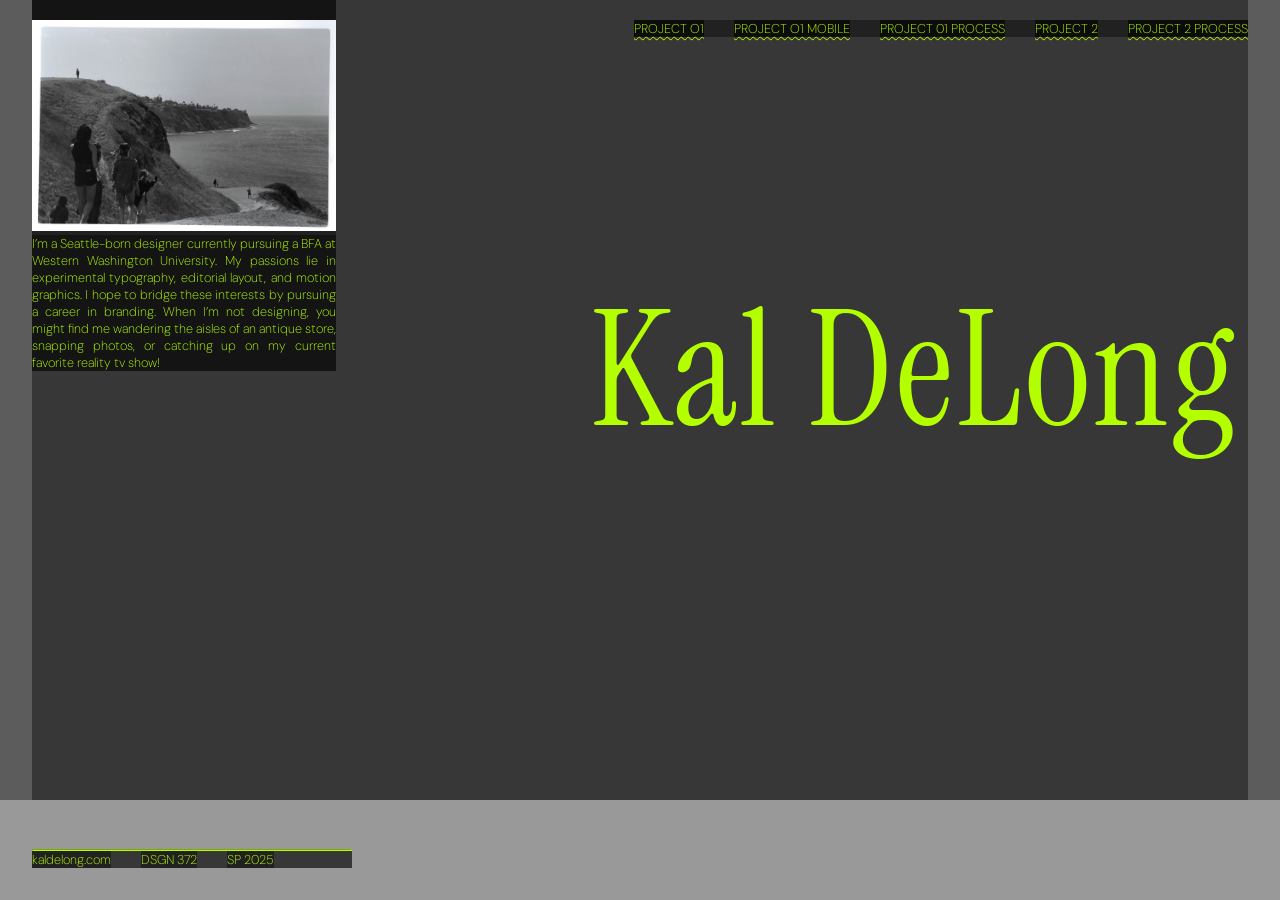
==== index.html @ 003c0c4b "Update index.html" ====
<!---->

<!DOCTYPE html>
<html lang="en">
    <head>
        <link href="stylesheet.css" type="text/css" rel="stylesheet">
        <link rel="preconnect" href="https://fonts.googleapis.com">
        <link rel="preconnect" href="https://fonts.gstatic.com" crossorigin>
        <link href="https://fonts.googleapis.com/css2?family=DM+Sans:ital,opsz,wght@0,9..40,100..1000;1,9..40,100..1000&display=swap" rel="stylesheet">
        <link href="https://fonts.googleapis.com/css2?family=Scope+One&display=swap" rel="stylesheet">
        <link href="https://fonts.googleapis.com/css2?family=Instrument+Serif:ital@0;1&family=Scope+One&display=swap" rel="stylesheet">
        <meta charset="UTF-8"> 
        <meta name="viewport" content="width=device-width, initial-scale=1.0">
        <title>Kal DeLong</title>
    </head>
    
    <body>
        <div id="wrapper">
            <div class = "relative">
                <ul id="mainNav">
                    <li><a href="https://www.figma.com/proto/BQN6bwV8DTfKlwvpPq33ed/WMRF-Redesign?node-id=28-844&starting-point-node-id=28%3A844&t=xDJqT4d52KNDaQeq-1">PROJECT O1</a></li> 
                    <li><a href="https://www.figma.com/proto/9Jy0hnOOOkxybHtymAqXyv/WMRF-Redesign-Mobile?node-id=117-1219&p=f&t=nov5M8dQpvopD4fB-1&scaling=scale-down&content-scaling=fixed&page-id=27%3A51&starting-point-node-id=117%3A1219">PROJECT O1 MOBILE</a></li>  
                    <li><a href="https://acrobat.adobe.com/id/urn:aaid:sc:VA6C2:55281421-f19f-48a8-a69b-687eef294e9c">PROJECT 01 PROCESS</a></li>
                    <li><a href="#">PROJECT 2</a></li> 
                    <li><a href="#">PROJECT 2 PROCESS</a></li>
                </ul>
            </div>


            <div class = "bodyText col-1 relative green">
                <img src="img/IMG_8793.JPG" id="photo">
                <p id="bioText">I’m a Seattle-born designer currently pursuing a BFA at Western Washington University. My passions lie in experimental typography, editorial layout, and motion graphics. I hope to bridge these interests by pursuing a career in branding. When I’m not designing, you might find me wandering the aisles of an antique store, snapping photos, or catching up on my current favorite reality tv show!</p>
            </div>


            <h1>Kal DeLong</h1>
            
            <div class = "footer col-1 fixed green">
                <hr>
                <ul id="footer">
                    <li>kaldelong.com</li>
                    <li>DSGN 372</li> 
                    <li>SP 2025</li>
                </ul>
            </div>

        </div>
        </footer>
    
    </body>

</html>
---- stylesheet.css ----
/*  UNIVERSAL  */
* {
    margin:0; padding:0;
    background-image: url("img/Texturelabs_Paper_243XL.jpg");
    background-size:cover;
    background-repeat:inherit;
    background-color: rgba(0,0,0,0.4);
    background-blend-mode: darken;
}

#wrapper {height: 50em; width: 95%; margin:auto;}


/*  COLOR  */
.green {color: #b3ff00;}
.black {color: #000000}
.white {color: #ffffff}


/*  COLUMN  */
.col-1 {width: 25%;}
.col-2 {width: 50%}


/*  POSITION  */
.relative{
    position:relative;
}

.sticky{
    position:sticky;
    bottom: 0;
    left: 0;
    float:none;
}

.fixed{
    position:fixed;
    bottom: 2em;
}

.absolute{
    position: absolute;
    top: 0;
    left: 0;
}

.clear-left{
    clear:left;
}

ul#mainNav, li#mainNav {
    display:flex;
    list-style-type: none;
    gap: 30px;
    font-family: "DM Sans", sans-serif;
    font-weight: 200;
    font-style: normal;
    font-size: .8em;
    padding:0;
    margin-top:20px;
    margin-bottom: 50px;
    float: right;
    
    a:link { 
        color: #b3ff00; 
        text-decoration: underline wavy;
        text-underline-offset: 3px;
        text-decoration-thickness: 0.06em;
    } 
    a:visited { 
        color: white; 
        text-decoration: underline wavy;
        text-underline-offset: 3px;
        text-decoration-thickness: 0.06em;
    }
    a:hover { 
        color: white; 
        text-decoration: underline wavy;
        text-underline-offset: 3px;
        text-decoration-thickness: 0.06em;
    }
}

ul#footer, li#footer {
    text-align: right;
    display:flex;
    gap: 30px;
    list-style-type: none;
    font-family: "DM Sans", sans-serif;
    font-weight: 200;
    font-style: normal;
    font-size: .8em;
}

footer {
    font-family: "DM Sans", sans-serif;
    font-weight: 200;
    font-style: normal;
    font-size: .8em;
}

img#photo{
    width: 100%;
    height: auto;
    padding-top:20px;
}

h1{
    font-family: "Instrument Serif", serif;
    font-weight: 400;
    font-style: normal;
    font-size: 10em;
    color: #b3ff00;
    text-align: right;
    padding-top: 0px;
    padding-right:10px;
    line-height: 0%;
    letter-spacing: 3px;
    text-transform: capitalize;
}

h2{
    font-family: "DM Sans", sans-serif;
    font-size: 1em;
    font-weight: 800;
    font-style: normal;
    color: #ffffff;
    line-height: 50%;
}

p{
    font-family: "DM Sans", sans-serif;
    font-weight: 200;
    font-style: normal;
    font-size: .8em;
    text-align: justify;
}

hr {
    border-color: #b3ff00;
}
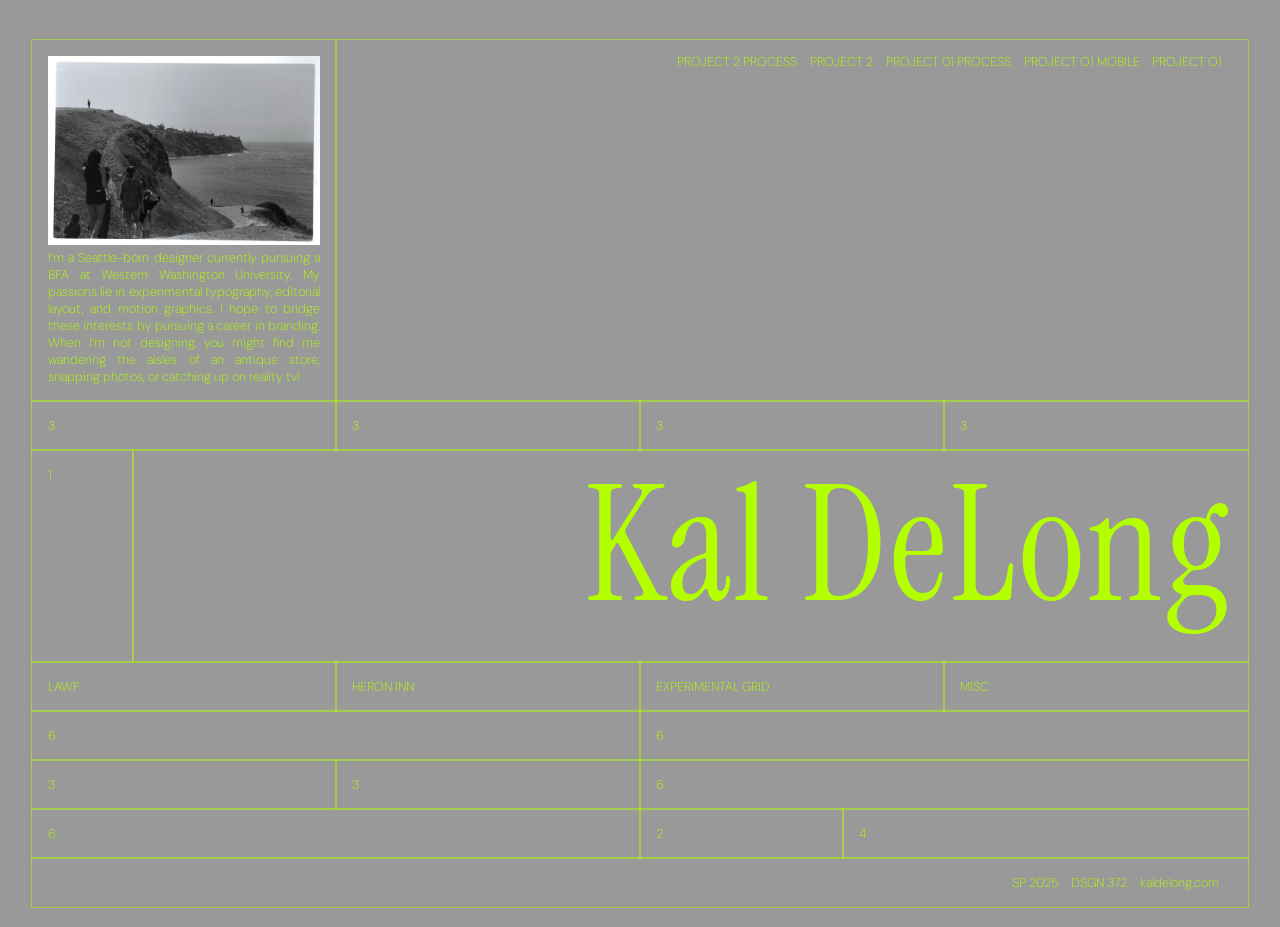
==== commit db1542db: "update" ====
--- a/index.html
+++ b/index.html
@@ -16,36 +16,111 @@
     
     <body>
         <div id="wrapper">
-            <div class = "relative">
-                <ul id="mainNav">
-                    <li><a href="https://www.figma.com/proto/BQN6bwV8DTfKlwvpPq33ed/WMRF-Redesign?node-id=28-844&starting-point-node-id=28%3A844&t=xDJqT4d52KNDaQeq-1">PROJECT O1</a></li> 
-                    <li><a href="https://www.figma.com/proto/9Jy0hnOOOkxybHtymAqXyv/WMRF-Redesign-Mobile?node-id=117-1219&p=f&t=nov5M8dQpvopD4fB-1&scaling=scale-down&content-scaling=fixed&page-id=27%3A51&starting-point-node-id=117%3A1219">PROJECT O1 MOBILE</a></li>  
-                    <li><a href="https://acrobat.adobe.com/id/urn:aaid:sc:VA6C2:55281421-f19f-48a8-a69b-687eef294e9c">PROJECT 01 PROCESS</a></li>
-                    <li><a href="#">PROJECT 2</a></li> 
-                    <li><a href="#">PROJECT 2 PROCESS</a></li>
-                </ul>
+            <div class="row">
+                    <div class = "columns col-3">
+                            <img src="img/IMG_8793.JPG">
+                            <p>I’m a Seattle-born designer currently pursuing a BFA at Western Washington University. My passions lie in experimental typography, editorial layout, and motion graphics. I hope to bridge these interests by pursuing a career in branding. When I’m not designing, you might find me wandering the aisles of an antique store, snapping photos, or catching up on reality tv!</p>
+                    </div>
+                <nav class = "columns col-9">
+                    <ul id="mainNav">
+                        <li><a href="https://www.figma.com/proto/BQN6bwV8DTfKlwvpPq33ed/WMRF-Redesign?node-id=28-844&starting-point-node-id=28%3A844&t=xDJqT4d52KNDaQeq-1">PROJECT O1</a></li> 
+                        <li><a href="https://www.figma.com/proto/9Jy0hnOOOkxybHtymAqXyv/WMRF-Redesign-Mobile?node-id=117-1219&p=f&t=nov5M8dQpvopD4fB-1&scaling=scale-down&content-scaling=fixed&page-id=27%3A51&starting-point-node-id=117%3A1219">PROJECT O1 MOBILE</a></li>  
+                        <li><a href="https://acrobat.adobe.com/id/urn:aaid:sc:VA6C2:55281421-f19f-48a8-a69b-687eef294e9c">PROJECT 01 PROCESS</a></li>
+                        <li><a href="#">PROJECT 2</a></li> 
+                        <li><a href="#">PROJECT 2 PROCESS</a></li>
+                    </ul>
+                </nav>
             </div>
 
-
-            <div class = "bodyText col-1 relative green">
-                <img src="img/IMG_8793.JPG" id="photo">
-                <p id="bioText">I’m a Seattle-born designer currently pursuing a BFA at Western Washington University. My passions lie in experimental typography, editorial layout, and motion graphics. I hope to bridge these interests by pursuing a career in branding. When I’m not designing, you might find me wandering the aisles of an antique store, snapping photos, or catching up on my current favorite reality tv show!</p>
+            <div class = "row">
+                <div class = "columns col-3">
+                        <p>3</p>
+                </div>
+                <div class = "columns col-3">
+                    <p>3</p>
+                </div>
+                <div class = "columns col-3">
+                    <p>3</p>
+                </div>
+                <div class = "columns col-3">
+                    <p>3</p>
+                </div>
             </div>
 
+            <div class = "row">
+                <div class = "columns col-1">
+                    <p>1</p>
+                </div>
+                <div class = "columns col-11 relative">
+                    <h1 id="name-position">Kal DeLong</h1>
+                </div>
+            </div>
+       
+            <div class = "row">
+                <div class = "columns col-3 center-center">
+                    <p><a href="https://kaldelong.com/design/lawf">LAWF</a></p>
+                </div>
 
-            <h1>Kal DeLong</h1>
-            
-            <div class = "footer col-1 fixed green">
-                <hr>
-                <ul id="footer">
-                    <li>kaldelong.com</li>
-                    <li>DSGN 372</li> 
-                    <li>SP 2025</li>
-                </ul>
+                <div class = "columns col-3 center-center">
+                    <p><a href="https://kaldelong.com/design/heron-inn">HERON INN</a></p>
+                </div>
+
+                <div class = "columns col-3 center-center">
+                    <p><a href="https://kaldelong.com/design/experimental-grids">EXPERIMENTAL GRID</a></p>
+                </div>
+
+                <div class = "columns col-3 center-center">
+                    <p><a href="https://kaldelong.com/miscellaneous">MISC</a></p>
+                </div>
             </div>
 
+            <div class = "row">
+                <div class = "columns col-6">
+                    <p>6</p>
+                </div>
+                <div class = "columns col-6">
+                    <p>6</p>
+                </div>
+            </div>
+
+            <div class = "row">
+                <div class = "columns col-3">
+                    <p>3</p>
+                </div>
+                <div class = "columns col-3">
+                    <p>3</p>
+                </div>
+                <div class = "columns col-6">
+                    <p>6</p>
+                </div>
+            </div>
+
+            <div class = "row">
+                <div class = "columns col-6">
+                        <p>6</p>
+                </div>
+                <div class = "columns col-2">
+                    <p>2</p>
+                </div>
+                <div class = "columns col-4">
+                    <p>4</p>
+                </div>
+            </div>
+
+            <div class="row">
+                <div class="columns col-12">
+                    <footer>
+                        <!--<hr>-->
+                        <ul id="footer">
+                            <li>kaldelong.com</li>
+                            <li>DSGN 372</li> 
+                            <li>SP 2025</li>
+                        </ul>
+                    </footer>
+                </div>
+            </div>
+        
         </div>
-        </footer>
     
     </body>
 
--- a/stylesheet.css
+++ b/stylesheet.css
@@ -1,14 +1,26 @@
+.row {
+    display: flex;
+}
+
+
 /*  UNIVERSAL  */
 * {
     margin:0; padding:0;
+    box-sizing:border-box;
+}
+
+body{
     background-image: url("img/Texturelabs_Paper_243XL.jpg");
     background-size:cover;
     background-repeat:inherit;
     background-color: rgba(0,0,0,0.4);
     background-blend-mode: darken;
+    z-index: -2;
+    padding-top: 40px;
+    padding-bottom:20px;
 }
 
-#wrapper {height: 50em; width: 95%; margin:auto;}
+#wrapper {width: 95%; margin:auto;}
 
 
 /*  COLOR  */
@@ -18,8 +30,25 @@
 
 
 /*  COLUMN  */
-.col-1 {width: 25%;}
-.col-2 {width: 50%}
+
+.columns {
+    float:left;
+    box-shadow:0px 0px 0px 0.5px #b3ff00;
+    padding:1em;
+    
+}
+.col-1 {width: 8.33%;}
+.col-2 {width: 16.66%;}
+.col-3 {width: 25%;}
+.col-4 {width: 33.33%;}
+.col-5 {width: 41.66%;}
+.col-6 {width: 50%;}
+.col-7 {width: 58.33%;}
+.col-8 {width: 66.66%;}
+.col-9 {width: 75%;}
+.col-10 {width: 83.33%;}
+.col-11 {width: 91.66%;}
+.col-12 {width: 100%;}
 
 
 /*  POSITION  */
@@ -36,61 +65,51 @@
 
 .fixed{
     position:fixed;
-    bottom: 2em;
+    top:0;
 }
 
 .absolute{
     position: absolute;
-    top: 0;
-    left: 0;
+    bottom: 0;
+    right: 0;
 }
 
 .clear-left{
     clear:left;
 }
 
-ul#mainNav, li#mainNav {
-    display:flex;
-    list-style-type: none;
-    gap: 30px;
+.center-center{
+    align-items:center;
+    justify-items: center;
+}
+
+
+/*  STYLE   */
+
+nav{
     font-family: "DM Sans", sans-serif;
     font-weight: 200;
     font-style: normal;
     font-size: .8em;
-    padding:0;
-    margin-top:20px;
-    margin-bottom: 50px;
-    float: right;
-    
-    a:link { 
-        color: #b3ff00; 
-        text-decoration: underline wavy;
-        text-underline-offset: 3px;
-        text-decoration-thickness: 0.06em;
-    } 
-    a:visited { 
-        color: white; 
-        text-decoration: underline wavy;
-        text-underline-offset: 3px;
-        text-decoration-thickness: 0.06em;
-    }
-    a:hover { 
-        color: white; 
-        text-decoration: underline wavy;
-        text-underline-offset: 3px;
-        text-decoration-thickness: 0.06em;
-    }
+    color: #b3ff00;
+    z-index: 5;
 }
 
-ul#footer, li#footer {
-    text-align: right;
-    display:flex;
-    gap: 30px;
+ul{
     list-style-type: none;
-    font-family: "DM Sans", sans-serif;
-    font-weight: 200;
-    font-style: normal;
-    font-size: .8em;
+    padding:0;
+}
+
+li{
+    display:inline;
+    float:right;
+    padding-right:1em;
+}
+
+#footer-li{
+    display:inline;
+    float:right;
+    padding-right:1em;
 }
 
 footer {
@@ -98,12 +117,13 @@
     font-weight: 200;
     font-style: normal;
     font-size: .8em;
+    color: #b3ff00;
+    text-align:left;
 }
 
-img#photo{
+img{
     width: 100%;
     height: auto;
-    padding-top:20px;
 }
 
 h1{
@@ -112,12 +132,11 @@
     font-style: normal;
     font-size: 10em;
     color: #b3ff00;
-    text-align: right;
-    padding-top: 0px;
-    padding-right:10px;
-    line-height: 0%;
+    line-height: 100%;
     letter-spacing: 3px;
     text-transform: capitalize;
+    text-align: right;
+    padding-bottom: 0.125em;
 }
 
 h2{
@@ -127,6 +146,7 @@
     font-style: normal;
     color: #ffffff;
     line-height: 50%;
+    color: #b3ff00;
 }
 
 p{
@@ -135,8 +155,31 @@
     font-style: normal;
     font-size: .8em;
     text-align: justify;
+    color: #b3ff00;
 }
 
 hr {
     border-color: #b3ff00;
-}+}
+
+a:link { 
+    color: #b3ff00; 
+    text-decoration: none;
+   /*text-decoration: underline wavy;
+    text-underline-offset: 3px;
+    text-decoration-thickness: 0.06em;*/
+    } 
+a:visited { 
+    color: #b3ff00; 
+    text-decoration: none;
+    /*text-decoration: underline wavy;
+    text-underline-offset: 3px;
+    text-decoration-thickness: 0.06em;*/
+    }
+a:hover { 
+    color: white; 
+    text-decoration: none;
+    /*text-decoration: underline wavy;
+    text-underline-offset: 3px;
+    text-decoration-thickness: 0.06em;*/
+    }
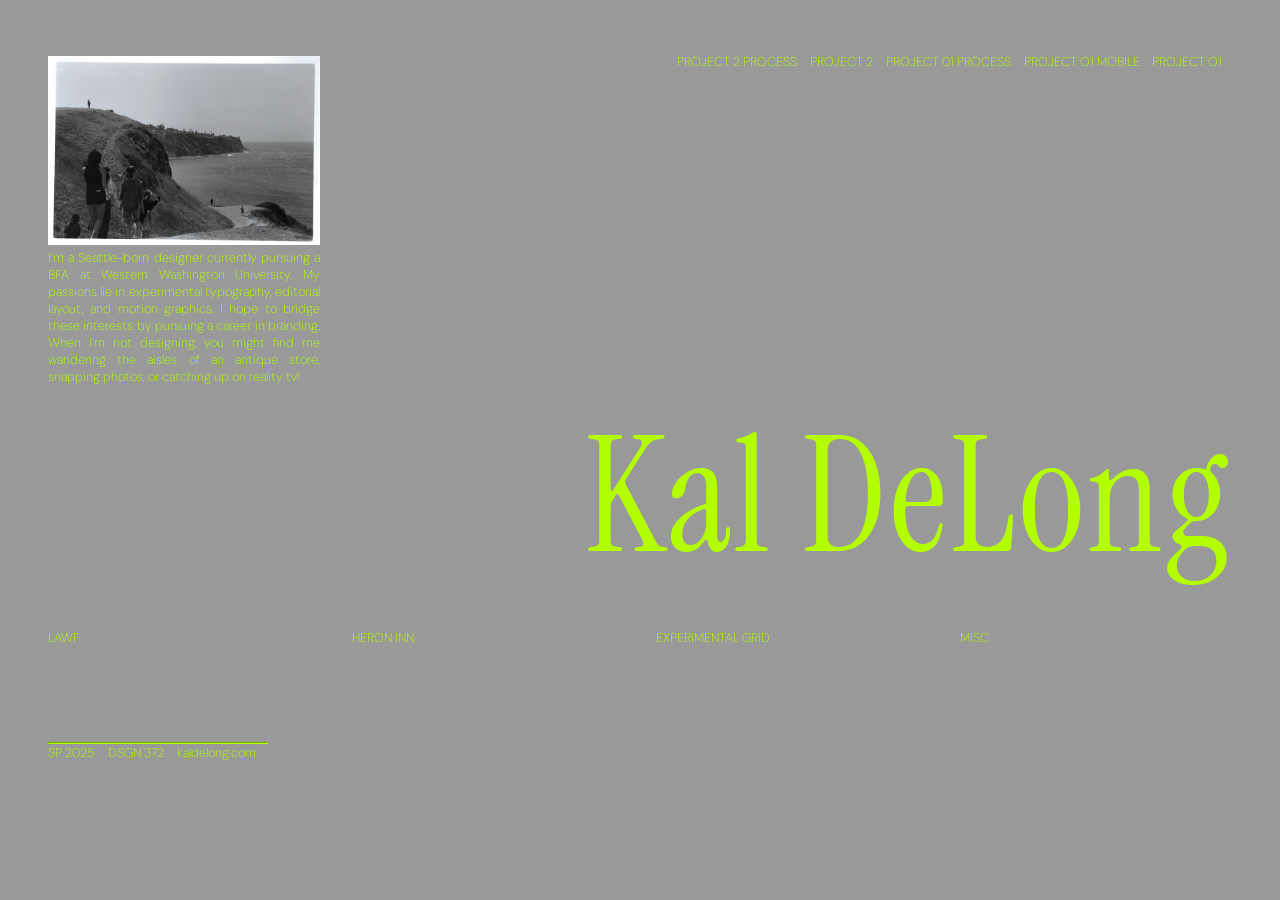
==== commit 5e5e5a5d: "update" ====
--- a/index.html
+++ b/index.html
@@ -13,6 +13,8 @@
         <meta name="viewport" content="width=device-width, initial-scale=1.0">
         <title>Kal DeLong</title>
     </head>
+    
+    <meta name="viewport" content="width=device-width, initial-scale=1.0">
     
     <body>
         <div id="wrapper">
@@ -33,25 +35,7 @@
             </div>
 
             <div class = "row">
-                <div class = "columns col-3">
-                        <p>3</p>
-                </div>
-                <div class = "columns col-3">
-                    <p>3</p>
-                </div>
-                <div class = "columns col-3">
-                    <p>3</p>
-                </div>
-                <div class = "columns col-3">
-                    <p>3</p>
-                </div>
-            </div>
-
-            <div class = "row">
-                <div class = "columns col-1">
-                    <p>1</p>
-                </div>
-                <div class = "columns col-11 relative">
+                <div class = "columns col-12">
                     <h1 id="name-position">Kal DeLong</h1>
                 </div>
             </div>
@@ -74,47 +58,16 @@
                 </div>
             </div>
 
-            <div class = "row">
-                <div class = "columns col-6">
-                    <p>6</p>
-                </div>
-                <div class = "columns col-6">
-                    <p>6</p>
-                </div>
-            </div>
-
-            <div class = "row">
-                <div class = "columns col-3">
-                    <p>3</p>
-                </div>
-                <div class = "columns col-3">
-                    <p>3</p>
-                </div>
-                <div class = "columns col-6">
-                    <p>6</p>
-                </div>
-            </div>
-
-            <div class = "row">
-                <div class = "columns col-6">
-                        <p>6</p>
-                </div>
-                <div class = "columns col-2">
-                    <p>2</p>
-                </div>
-                <div class = "columns col-4">
-                    <p>4</p>
-                </div>
-            </div>
+            
 
             <div class="row">
                 <div class="columns col-12">
-                    <footer>
-                        <!--<hr>-->
-                        <ul id="footer">
-                            <li>kaldelong.com</li>
-                            <li>DSGN 372</li> 
-                            <li>SP 2025</li>
+                    <footer id ="footer-li">
+                        <hr>
+                        <ul>
+                            <li id="footer">kaldelong.com</li>
+                            <li id="footer">DSGN 372</li> 
+                            <li id="footer">SP 2025</li>
                         </ul>
                     </footer>
                 </div>
--- a/stylesheet.css
+++ b/stylesheet.css
@@ -33,7 +33,7 @@
 
 .columns {
     float:left;
-    box-shadow:0px 0px 0px 0.5px #b3ff00;
+    /*box-shadow:0px 0px 0px 0.5px #b3ff00; */
     padding:1em;
     
 }
@@ -108,8 +108,9 @@
 
 #footer-li{
     display:inline;
-    float:right;
+    float:left;
     padding-right:1em;
+    padding-top: 5em;
 }
 
 footer {
@@ -182,4 +183,31 @@
     /*text-decoration: underline wavy;
     text-underline-offset: 3px;
     text-decoration-thickness: 0.06em;*/
-    }+    }
+
+
+/* MOBILE */
+
+@media only screen and (max-width: 480px /* smaller than mobile*/) { 
+    .row{
+        display:block;
+    }
+    .columns {
+        float: left;
+        padding:1em;
+        margin:0;
+    }
+    .col-1 {width: 100%;}
+    .col-2 {width: 100%;}
+    .col-3 {width: 100%;}
+    .col-4 {width: 100%;}
+    .col-5 {width: 100%;}
+    .col-6 {width: 100%;}
+    .col-7 {width: 100%;}
+    .col-8 {width: 100%;}
+    .col-9 {width: 100%;}
+    .col-10 {width: 100%;}
+    .col-11 {width: 100%;}
+    .col-12 {width: 100%;}
+    
+} 
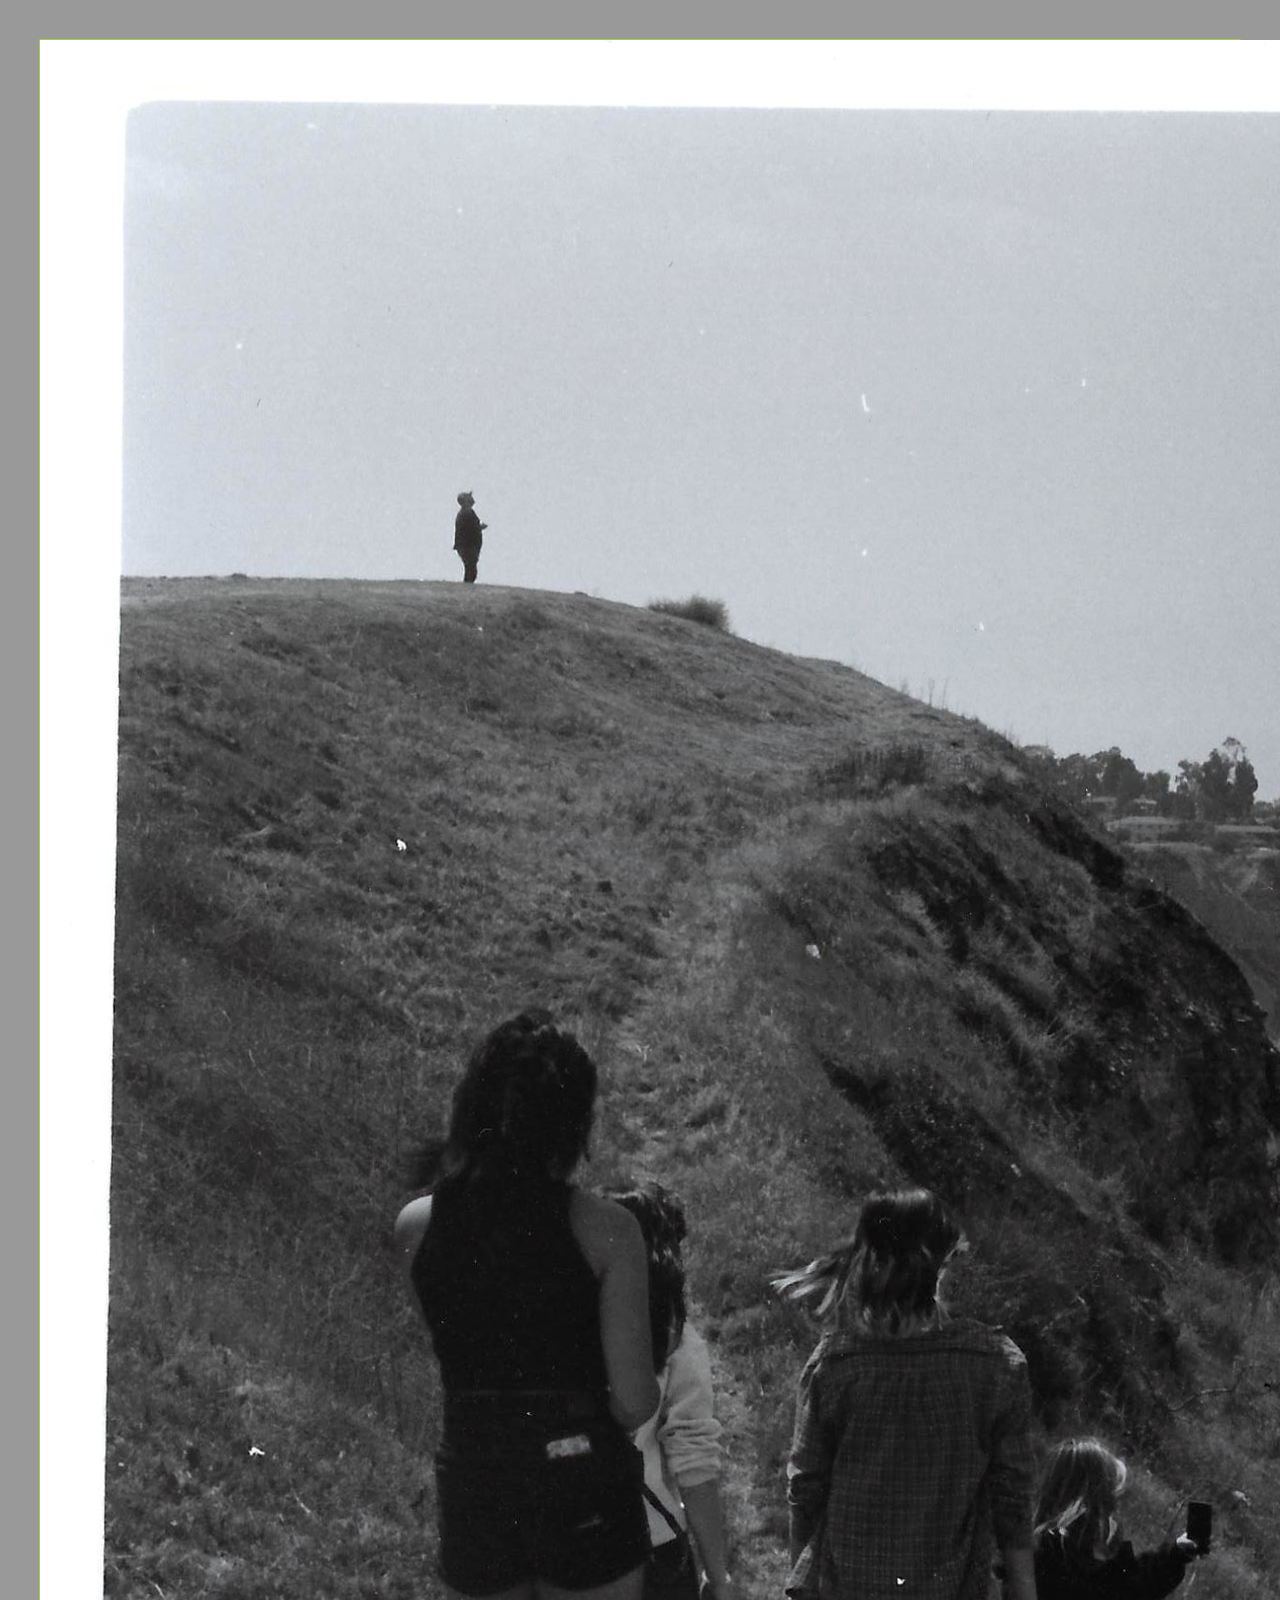
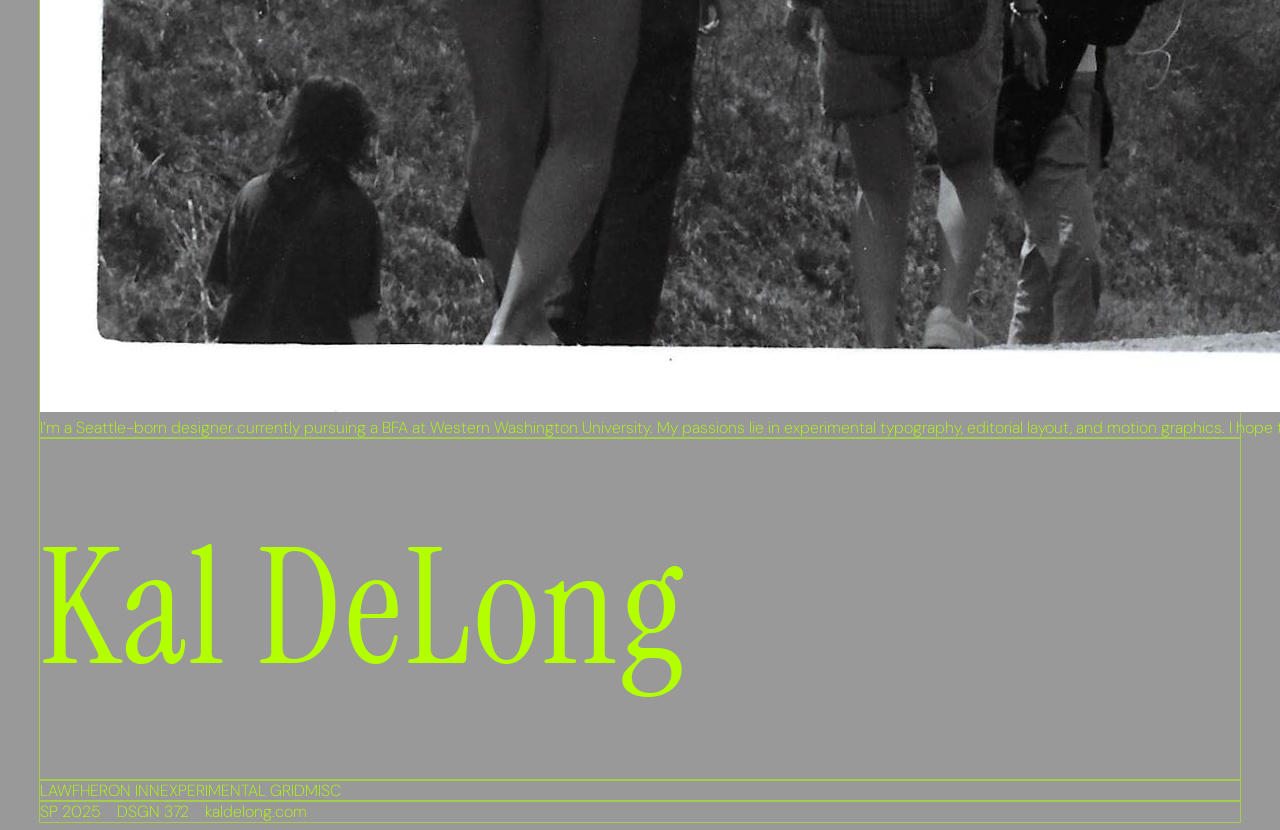
==== commit d486f55f: "update" ====
--- a/index.html
+++ b/index.html
@@ -1,9 +1,6 @@
-<!---->
-
 <!DOCTYPE html>
 <html lang="en">
     <head>
-        <link href="stylesheet.css" type="text/css" rel="stylesheet">
         <link rel="preconnect" href="https://fonts.googleapis.com">
         <link rel="preconnect" href="https://fonts.gstatic.com" crossorigin>
         <link href="https://fonts.googleapis.com/css2?family=DM+Sans:ital,opsz,wght@0,9..40,100..1000;1,9..40,100..1000&display=swap" rel="stylesheet">
@@ -12,48 +9,64 @@
         <meta charset="UTF-8"> 
         <meta name="viewport" content="width=device-width, initial-scale=1.0">
         <title>Kal DeLong</title>
+
+        <div>
+            <link href="skeleton/css/skeleton.css" type="text/css" rel="stylesheet">
+            <link href="skeleton/css/normalize.css" type="text/css" rel="stylesheet">
+            <link href="stylesheet.css" type="text/css" rel="stylesheet">
+        </div>
+        
+    
     </head>
     
     <meta name="viewport" content="width=device-width, initial-scale=1.0">
     
-    <body>
+    <body class="container">
         <div id="wrapper">
             <div class="row">
-                    <div class = "columns col-3">
-                            <img src="img/IMG_8793.JPG">
+                    <!--<div class = "columns col-3">-->
+                    <div class = "three columns">
+                            <!--<img src="img/IMG_8793.JPG">-->
+                            <img class="u-full-width" src="sandbox/img/IMG_8793.JPG">
                             <p>I’m a Seattle-born designer currently pursuing a BFA at Western Washington University. My passions lie in experimental typography, editorial layout, and motion graphics. I hope to bridge these interests by pursuing a career in branding. When I’m not designing, you might find me wandering the aisles of an antique store, snapping photos, or catching up on reality tv!</p>
                     </div>
-                <nav class = "columns col-9">
-                    <ul id="mainNav">
+                <!--<nav class = "columns col-9">-->
+                <nav class = "nine columns">
+                    <ul>
                         <li><a href="https://www.figma.com/proto/BQN6bwV8DTfKlwvpPq33ed/WMRF-Redesign?node-id=28-844&starting-point-node-id=28%3A844&t=xDJqT4d52KNDaQeq-1">PROJECT O1</a></li> 
                         <li><a href="https://www.figma.com/proto/9Jy0hnOOOkxybHtymAqXyv/WMRF-Redesign-Mobile?node-id=117-1219&p=f&t=nov5M8dQpvopD4fB-1&scaling=scale-down&content-scaling=fixed&page-id=27%3A51&starting-point-node-id=117%3A1219">PROJECT O1 MOBILE</a></li>  
                         <li><a href="https://acrobat.adobe.com/id/urn:aaid:sc:VA6C2:55281421-f19f-48a8-a69b-687eef294e9c">PROJECT 01 PROCESS</a></li>
                         <li><a href="#">PROJECT 2</a></li> 
-                        <li><a href="#">PROJECT 2 PROCESS</a></li>
+                        <li><a href="https://www.figma.com/proto/I78MjD3ekUsbLt2HuakYL8/history-of-dice?node-id=20-602&p=f&t=PrF6KTKvnAkfXlkL-1&scaling=scale-down&content-scaling=fixed&page-id=1%3A3&starting-point-node-id=20%3A602">PROJECT 2 PROTOTYPE</a></li>
                     </ul>
                 </nav>
             </div>
 
             <div class = "row">
-                <div class = "columns col-12">
-                    <h1 id="name-position">Kal DeLong</h1>
+                <!--<div class = "columns col-12">-->
+                <div class = "twelve columns">
+                    <h1 id="name">Kal DeLong</h1>
                 </div>
             </div>
        
             <div class = "row">
-                <div class = "columns col-3 center-center">
+                <!--<div class = "columns col-3 center-center">-->
+                <div class = "three columns">
                     <p><a href="https://kaldelong.com/design/lawf">LAWF</a></p>
                 </div>
 
-                <div class = "columns col-3 center-center">
+                <!--<div class = "columns col-3 center-center">-->
+                <div class = "three columns">
                     <p><a href="https://kaldelong.com/design/heron-inn">HERON INN</a></p>
                 </div>
 
-                <div class = "columns col-3 center-center">
+                <!--<div class = "columns col-3 center-center">-->
+                <div class = "three columns">
                     <p><a href="https://kaldelong.com/design/experimental-grids">EXPERIMENTAL GRID</a></p>
                 </div>
 
-                <div class = "columns col-3 center-center">
+                <!--<div class = "columns col-3 center-center">-->
+                <div class = "three columns">
                     <p><a href="https://kaldelong.com/miscellaneous">MISC</a></p>
                 </div>
             </div>
@@ -61,9 +74,8 @@
             
 
             <div class="row">
-                <div class="columns col-12">
+                <div class="twelve columns">
                     <footer id ="footer-li">
-                        <hr>
                         <ul>
                             <li id="footer">kaldelong.com</li>
                             <li id="footer">DSGN 372</li> 
@@ -71,10 +83,7 @@
                         </ul>
                     </footer>
                 </div>
-            </div>
-        
-        </div>
-    
+            </div>      
+        </div>  
     </body>
-
 </html>
--- a/stylesheet.css
+++ b/stylesheet.css
@@ -1,9 +1,81 @@
 .row {
     display: flex;
-}
-
-
-/*  UNIVERSAL  */
+    box-shadow:0px 0px 0px 0.5px #b3ff00
+}
+
+#wrapper {width: 95%; margin:auto; padding-top:2em;}
+
+body{
+    background-image: url("img/Texturelabs_Paper_243XL.jpg");
+        background-size:cover;
+        background-repeat:inherit;
+        background-color: rgba(0,0,0,0.4);
+        background-blend-mode: darken;
+    z-index: -2;
+    font-family: "DM Sans", sans-serif;
+        font-weight: 200;
+        font-style: normal;
+        color: #b3ff00;
+}
+
+p,ul,footer,nav,li{
+    margin:0;
+}
+
+h1{
+    font-family: "Instrument Serif", serif;
+    font-weight: 400;
+    font-size: 10em;
+    font-style: normal;
+    color: #b3ff00;
+    line-height: 80%;
+    letter-spacing: 3px;
+    text-transform: capitalize;
+}
+
+#name{
+    text-align: right;
+}
+
+ul{
+    list-style-type: none;
+    padding:0;
+}
+
+li{
+    display:inline;
+    float:right;
+    padding-right:1em;
+}
+
+footer{
+    padding:0;
+    margin:0;
+}
+
+#footer-li{
+    display:inline;
+    float:left;
+    padding-right:1em;
+}
+
+a:link { 
+    color: #b3ff00; 
+    text-decoration: none;
+    } 
+a:visited { 
+    color: #b3ff00; 
+    text-decoration: none;
+    }
+a:hover { 
+    color: white; 
+    text-decoration: none;
+    }
+
+
+
+
+/*  OLD CSS
 * {
     margin:0; padding:0;
     box-sizing:border-box;
@@ -11,29 +83,28 @@
 
 body{
     background-image: url("img/Texturelabs_Paper_243XL.jpg");
-    background-size:cover;
-    background-repeat:inherit;
-    background-color: rgba(0,0,0,0.4);
-    background-blend-mode: darken;
+        background-size:cover;
+        background-repeat:inherit;
+        background-color: rgba(0,0,0,0.4);
+        background-blend-mode: darken;
     z-index: -2;
-    padding-top: 40px;
-    padding-bottom:20px;
+    font-family: "DM Sans", sans-serif;
+        font-weight: 200;
+        font-style: normal;
+        font-size: .8em;
+        color: #b3ff00;
+        text-align:left;
 }
 
 #wrapper {width: 95%; margin:auto;}
 
-
-/*  COLOR  */
 .green {color: #b3ff00;}
 .black {color: #000000}
 .white {color: #ffffff}
 
-
-/*  COLUMN  */
-
 .columns {
     float:left;
-    /*box-shadow:0px 0px 0px 0.5px #b3ff00; */
+    box-shadow:0px 0px 0px 0.5px #b3ff00;
     padding:1em;
     
 }
@@ -50,8 +121,6 @@
 .col-11 {width: 91.66%;}
 .col-12 {width: 100%;}
 
-
-/*  POSITION  */
 .relative{
     position:relative;
 }
@@ -84,8 +153,6 @@
 }
 
 
-/*  STYLE   */
-
 nav{
     font-family: "DM Sans", sans-serif;
     font-weight: 200;
@@ -137,26 +204,6 @@
     letter-spacing: 3px;
     text-transform: capitalize;
     text-align: right;
-    padding-bottom: 0.125em;
-}
-
-h2{
-    font-family: "DM Sans", sans-serif;
-    font-size: 1em;
-    font-weight: 800;
-    font-style: normal;
-    color: #ffffff;
-    line-height: 50%;
-    color: #b3ff00;
-}
-
-p{
-    font-family: "DM Sans", sans-serif;
-    font-weight: 200;
-    font-style: normal;
-    font-size: .8em;
-    text-align: justify;
-    color: #b3ff00;
 }
 
 hr {
@@ -166,29 +213,28 @@
 a:link { 
     color: #b3ff00; 
     text-decoration: none;
-   /*text-decoration: underline wavy;
+    text-decoration: underline wavy;
     text-underline-offset: 3px;
-    text-decoration-thickness: 0.06em;*/
+    text-decoration-thickness: 0.06em;
     } 
 a:visited { 
     color: #b3ff00; 
     text-decoration: none;
-    /*text-decoration: underline wavy;
+    text-decoration: underline wavy;
     text-underline-offset: 3px;
-    text-decoration-thickness: 0.06em;*/
+    text-decoration-thickness: 0.06em;
     }
 a:hover { 
     color: white; 
     text-decoration: none;
-    /*text-decoration: underline wavy;
+    text-decoration: underline wavy;
     text-underline-offset: 3px;
-    text-decoration-thickness: 0.06em;*/
-    }
-
-
-/* MOBILE */
-
-@media only screen and (max-width: 480px /* smaller than mobile*/) { 
+    text-decoration-thickness: 0.06em;
+    }
+
+
+
+@media only screen and (max-width: 480px) { 
     .row{
         display:block;
     }
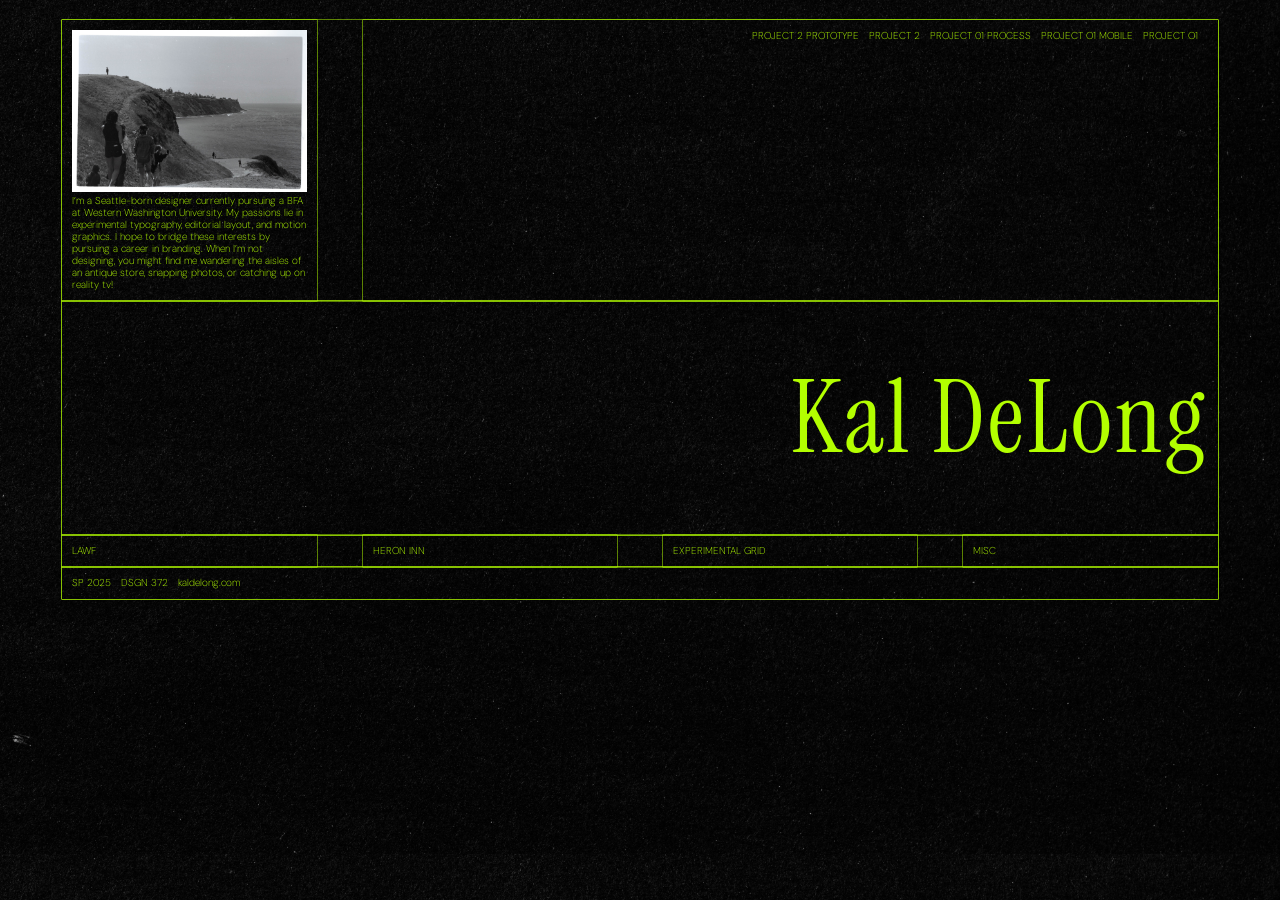
==== commit 340ccca7: "Update index.html" ====
--- a/index.html
+++ b/index.html
@@ -27,7 +27,7 @@
                     <!--<div class = "columns col-3">-->
                     <div class = "three columns">
                             <!--<img src="img/IMG_8793.JPG">-->
-                            <img class="u-full-width" src="sandbox/img/IMG_8793.JPG">
+                            <img class="u-full-width" src="img/IMG_8793.JPG">
                             <p>I’m a Seattle-born designer currently pursuing a BFA at Western Washington University. My passions lie in experimental typography, editorial layout, and motion graphics. I hope to bridge these interests by pursuing a career in branding. When I’m not designing, you might find me wandering the aisles of an antique store, snapping photos, or catching up on reality tv!</p>
                     </div>
                 <!--<nav class = "columns col-9">-->
--- a/skeleton/css/skeleton.css
+++ b/skeleton/css/skeleton.css
@@ -0,0 +1,422 @@
+/*
+* Skeleton V2.0.4
+* Copyright 2014, Dave Gamache
+* www.getskeleton.com
+* Free to use under the MIT license.
+* http://www.opensource.org/licenses/mit-license.php
+* 12/29/2014
+*/
+
+
+/* Table of contents
+––––––––––––––––––––––––––––––––––––––––––––––––––
+- Grid
+- Base Styles
+- Typography
+- Links
+- Buttons
+- Forms
+- Lists
+- Code
+- Tables
+- Spacing
+- Utilities
+- Clearing
+- Media Queries
+*/
+
+
+/* Grid
+–––––––––––––––––––––––––––––––––––––––––––––––––– */
+.container {
+  position: relative;
+  width: 80%;
+  /*max-width: 960px;*/
+  margin: 0 auto;
+  box-sizing: border-box; }
+.column,
+.columns {
+  width: 100%;
+  float: left;
+  box-sizing: border-box;
+  box-shadow:0px 0px 0px 0.5px #b3ff00;
+}
+
+/* For devices larger than 400px */
+@media (min-width: 400px) {
+  .container {
+    width: 95%;
+    padding: 0; }
+}
+
+/* For devices larger than 550px */
+@media (min-width: 550px) {
+  .container {
+    width: 95%; }
+  .column,
+  .columns {
+    padding:1em;
+    margin-left: 4%;
+
+  }
+  .column:first-child,
+  .columns:first-child {
+    margin-left: 0; }
+
+  .one.column,
+  .one.columns                    { width: 4.66666666667%; }
+  .two.columns                    { width: 13.3333333333%; }
+  .three.columns                  { width: 22%;            }
+  .four.columns                   { width: 30.6666666667%; }
+  .five.columns                   { width: 39.3333333333%; }
+  .six.columns                    { width: 48%;            }
+  .seven.columns                  { width: 56.6666666667%; }
+  .eight.columns                  { width: 65.3333333333%; }
+  .nine.columns                   { width: 74.0%;          }
+  .ten.columns                    { width: 82.6666666667%; }
+  .eleven.columns                 { width: 91.3333333333%; }
+  .twelve.columns                 { width: 100%; margin-left: 0; }
+
+  .one-third.column               { width: 30.6666666667%; }
+  .two-thirds.column              { width: 65.3333333333%; }
+
+  .one-half.column                { width: 48%; }
+
+  /* Offsets */
+  .offset-by-one.column,
+  .offset-by-one.columns          { margin-left: 8.66666666667%; }
+  .offset-by-two.column,
+  .offset-by-two.columns          { margin-left: 17.3333333333%; }
+  .offset-by-three.column,
+  .offset-by-three.columns        { margin-left: 26%;            }
+  .offset-by-four.column,
+  .offset-by-four.columns         { margin-left: 34.6666666667%; }
+  .offset-by-five.column,
+  .offset-by-five.columns         { margin-left: 43.3333333333%; }
+  .offset-by-six.column,
+  .offset-by-six.columns          { margin-left: 52%;            }
+  .offset-by-seven.column,
+  .offset-by-seven.columns        { margin-left: 60.6666666667%; }
+  .offset-by-eight.column,
+  .offset-by-eight.columns        { margin-left: 69.3333333333%; }
+  .offset-by-nine.column,
+  .offset-by-nine.columns         { margin-left: 78.0%;          }
+  .offset-by-ten.column,
+  .offset-by-ten.columns          { margin-left: 86.6666666667%; }
+  .offset-by-eleven.column,
+  .offset-by-eleven.columns       { margin-left: 95.3333333333%; }
+
+  .offset-by-one-third.column,
+  .offset-by-one-third.columns    { margin-left: 34.6666666667%; }
+  .offset-by-two-thirds.column,
+  .offset-by-two-thirds.columns   { margin-left: 69.3333333333%; }
+
+  .offset-by-one-half.column,
+  .offset-by-one-half.columns     { margin-left: 52%; }
+
+}
+
+
+/* Base Styles
+–––––––––––––––––––––––––––––––––––––––––––––––––– */
+/* NOTE
+html is set to 62.5% so that all the REM measurements throughout Skeleton
+are based on 10px sizing. So basically 1.5rem = 15px :) */
+html {
+  font-size: 62.5%; }
+body {
+  font-size: 1em; /* currently ems cause chrome bug misinterpreting rems on body element */
+  line-height: 1.2;
+  font-weight: 400;
+  font-family: "Raleway", "HelveticaNeue", "Helvetica Neue", Helvetica, Arial, sans-serif;
+  color: #222; }
+
+
+/* Typography
+–––––––––––––––––––––––––––––––––––––––––––––––––– */
+h1, h2, h3, h4, h5, h6 {
+  margin-top: 0;
+  margin-bottom: 2rem;
+  font-weight: 300; }
+h1 { font-size: 4.0rem; line-height: 1.2;  letter-spacing: -.1rem;}
+h2 { font-size: 3.6rem; line-height: 1.25; letter-spacing: -.1rem; }
+h3 { font-size: 3.0rem; line-height: 1.3;  letter-spacing: -.1rem; }
+h4 { font-size: 2.4rem; line-height: 1.35; letter-spacing: -.08rem; }
+h5 { font-size: 1.8rem; line-height: 1.5;  letter-spacing: -.05rem; }
+h6 { font-size: 1.5rem; line-height: 1.6;  letter-spacing: 0; }
+
+/* Larger than phablet */
+@media (min-width: 550px) {
+  h1 { font-size: 5.0rem; }
+  h2 { font-size: 4.2rem; }
+  h3 { font-size: 3.6rem; }
+  h4 { font-size: 3.0rem; }
+  h5 { font-size: 2.4rem; }
+  h6 { font-size: 1.5rem; }
+}
+
+p {
+  margin-top: 0; }
+
+
+/* Links
+–––––––––––––––––––––––––––––––––––––––––––––––––– */
+a {
+  color: #1EAEDB; }
+a:hover {
+  color: #0FA0CE; }
+
+
+/* Buttons
+–––––––––––––––––––––––––––––––––––––––––––––––––– */
+.button,
+button,
+input[type="submit"],
+input[type="reset"],
+input[type="button"] {
+  display: inline-block;
+  height: 38px;
+  padding: 0 30px;
+  color: #555;
+  text-align: center;
+  font-size: 11px;
+  font-weight: 600;
+  line-height: 38px;
+  letter-spacing: .1rem;
+  text-transform: uppercase;
+  text-decoration: none;
+  white-space: nowrap;
+  background-color: transparent;
+  border-radius: 4px;
+  border: 1px solid #bbb;
+  cursor: pointer;
+  box-sizing: border-box; }
+.button:hover,
+button:hover,
+input[type="submit"]:hover,
+input[type="reset"]:hover,
+input[type="button"]:hover,
+.button:focus,
+button:focus,
+input[type="submit"]:focus,
+input[type="reset"]:focus,
+input[type="button"]:focus {
+  color: #333;
+  border-color: #888;
+  outline: 0; }
+.button.button-primary,
+button.button-primary,
+input[type="submit"].button-primary,
+input[type="reset"].button-primary,
+input[type="button"].button-primary {
+  color: #FFF;
+  background-color: #33C3F0;
+  border-color: #33C3F0; }
+.button.button-primary:hover,
+button.button-primary:hover,
+input[type="submit"].button-primary:hover,
+input[type="reset"].button-primary:hover,
+input[type="button"].button-primary:hover,
+.button.button-primary:focus,
+button.button-primary:focus,
+input[type="submit"].button-primary:focus,
+input[type="reset"].button-primary:focus,
+input[type="button"].button-primary:focus {
+  color: #FFF;
+  background-color: #1EAEDB;
+  border-color: #1EAEDB; }
+
+
+/* Forms
+–––––––––––––––––––––––––––––––––––––––––––––––––– */
+input[type="email"],
+input[type="number"],
+input[type="search"],
+input[type="text"],
+input[type="tel"],
+input[type="url"],
+input[type="password"],
+textarea,
+select {
+  height: 38px;
+  padding: 6px 10px; /* The 6px vertically centers text on FF, ignored by Webkit */
+  background-color: #fff;
+  border: 1px solid #D1D1D1;
+  border-radius: 4px;
+  box-shadow: none;
+  box-sizing: border-box; }
+/* Removes awkward default styles on some inputs for iOS */
+input[type="email"],
+input[type="number"],
+input[type="search"],
+input[type="text"],
+input[type="tel"],
+input[type="url"],
+input[type="password"],
+textarea {
+  -webkit-appearance: none;
+     -moz-appearance: none;
+          appearance: none; }
+textarea {
+  min-height: 65px;
+  padding-top: 6px;
+  padding-bottom: 6px; }
+input[type="email"]:focus,
+input[type="number"]:focus,
+input[type="search"]:focus,
+input[type="text"]:focus,
+input[type="tel"]:focus,
+input[type="url"]:focus,
+input[type="password"]:focus,
+textarea:focus,
+select:focus {
+  border: 1px solid #33C3F0;
+  outline: 0; }
+label,
+legend {
+  display: block;
+  margin-bottom: .5rem;
+  font-weight: 600; }
+fieldset {
+  padding: 0;
+  border-width: 0; }
+input[type="checkbox"],
+input[type="radio"] {
+  display: inline; }
+label > .label-body {
+  display: inline-block;
+  margin-left: .5rem;
+  font-weight: normal; }
+
+
+/* Lists
+–––––––––––––––––––––––––––––––––––––––––––––––––– */
+ul {
+  list-style: circle inside; }
+ol {
+  list-style: decimal inside; }
+ol, ul {
+  padding-left: 0;
+  margin-top: 0; }
+ul ul,
+ul ol,
+ol ol,
+ol ul {
+  margin: 1.5rem 0 1.5rem 3rem;
+  font-size: 90%; }
+li {
+  margin-bottom: 1rem; }
+
+
+/* Code
+–––––––––––––––––––––––––––––––––––––––––––––––––– */
+code {
+  padding: .2rem .5rem;
+  margin: 0 .2rem;
+  font-size: 90%;
+  white-space: nowrap;
+  background: #F1F1F1;
+  border: 1px solid #E1E1E1;
+  border-radius: 4px; }
+pre > code {
+  display: block;
+  padding: 1rem 1.5rem;
+  white-space: pre; }
+
+
+/* Tables
+–––––––––––––––––––––––––––––––––––––––––––––––––– */
+th,
+td {
+  padding: 12px 15px;
+  text-align: left;
+  border-bottom: 1px solid #E1E1E1; }
+th:first-child,
+td:first-child {
+  padding-left: 0; }
+th:last-child,
+td:last-child {
+  padding-right: 0; }
+
+
+/* Spacing
+–––––––––––––––––––––––––––––––––––––––––––––––––– */
+button,
+.button {
+  margin-bottom: 1rem; }
+input,
+textarea,
+select,
+fieldset {
+  margin-bottom: 1.5rem; }
+pre,
+blockquote,
+dl,
+figure,
+table,
+p,
+ul,
+ol,
+form {
+  margin-bottom: 2.5rem; }
+
+
+/* Utilities
+–––––––––––––––––––––––––––––––––––––––––––––––––– */
+.u-full-width {
+  width: 100%;
+  box-sizing: border-box; }
+.u-max-full-width {
+  max-width: 100%;
+  box-sizing: border-box; }
+.u-pull-right {
+  float: right; }
+.u-pull-left {
+  float: left; }
+
+
+/* Misc
+–––––––––––––––––––––––––––––––––––––––––––––––––– */
+hr {
+  margin-top: 3rem;
+  margin-bottom: 3.5rem;
+  border-width: 0;
+  border-top: 1px solid #E1E1E1; }
+
+
+/* Clearing
+–––––––––––––––––––––––––––––––––––––––––––––––––– */
+
+/* Self Clearing Goodness */
+.container:after,
+.row:after,
+.u-cf {
+  content: "";
+  display: table;
+  clear: both; }
+
+
+/* Media Queries
+–––––––––––––––––––––––––––––––––––––––––––––––––– */
+/*
+Note: The best way to structure the use of media queries is to create the queries
+near the relevant code. For example, if you wanted to change the styles for buttons
+on small devices, paste the mobile query code up in the buttons section and style it
+there.
+*/
+
+
+/* Larger than mobile */
+@media (min-width: 400px) {}
+
+/* Larger than phablet (also point when grid becomes active) */
+@media (min-width: 550px) {}
+
+/* Larger than tablet */
+@media (min-width: 750px) {}
+
+/* Larger than desktop */
+@media (min-width: 1000px) {}
+
+/* Larger than Desktop HD */
+@media (min-width: 1200px) {}
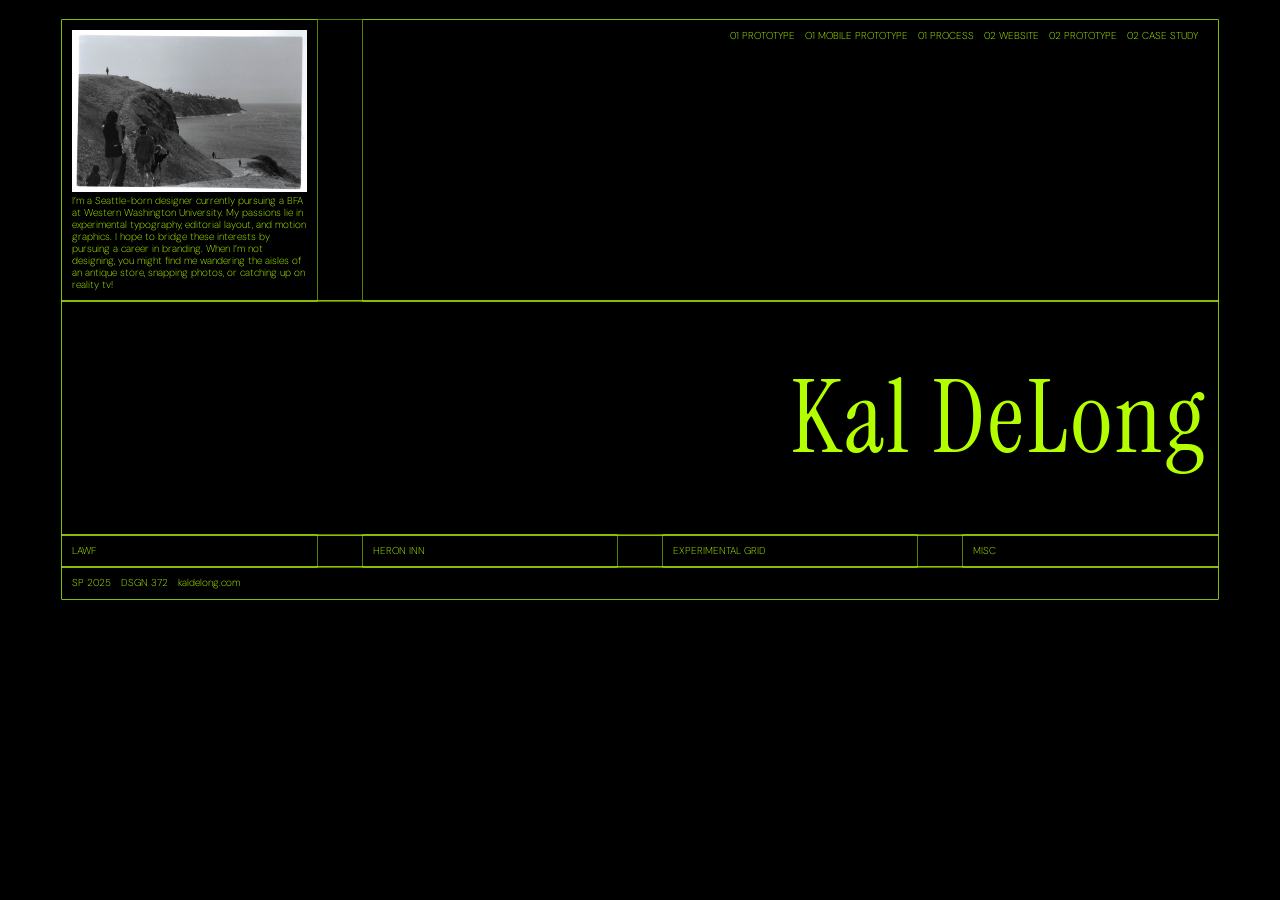
==== commit 51e77cfc: "update" ====
--- a/index.html
+++ b/index.html
@@ -27,17 +27,18 @@
                     <!--<div class = "columns col-3">-->
                     <div class = "three columns">
                             <!--<img src="img/IMG_8793.JPG">-->
-                            <img class="u-full-width" src="img/IMG_8793.JPG">
+                            <img class="imgtransition" src="img/IMG_8793.JPG">
                             <p>I’m a Seattle-born designer currently pursuing a BFA at Western Washington University. My passions lie in experimental typography, editorial layout, and motion graphics. I hope to bridge these interests by pursuing a career in branding. When I’m not designing, you might find me wandering the aisles of an antique store, snapping photos, or catching up on reality tv!</p>
                     </div>
                 <!--<nav class = "columns col-9">-->
                 <nav class = "nine columns">
                     <ul>
-                        <li><a href="https://www.figma.com/proto/BQN6bwV8DTfKlwvpPq33ed/WMRF-Redesign?node-id=28-844&starting-point-node-id=28%3A844&t=xDJqT4d52KNDaQeq-1">PROJECT O1</a></li> 
-                        <li><a href="https://www.figma.com/proto/9Jy0hnOOOkxybHtymAqXyv/WMRF-Redesign-Mobile?node-id=117-1219&p=f&t=nov5M8dQpvopD4fB-1&scaling=scale-down&content-scaling=fixed&page-id=27%3A51&starting-point-node-id=117%3A1219">PROJECT O1 MOBILE</a></li>  
-                        <li><a href="https://acrobat.adobe.com/id/urn:aaid:sc:VA6C2:55281421-f19f-48a8-a69b-687eef294e9c">PROJECT 01 PROCESS</a></li>
-                        <li><a href="#">PROJECT 2</a></li> 
-                        <li><a href="https://www.figma.com/proto/I78MjD3ekUsbLt2HuakYL8/history-of-dice?node-id=20-602&p=f&t=PrF6KTKvnAkfXlkL-1&scaling=scale-down&content-scaling=fixed&page-id=1%3A3&starting-point-node-id=20%3A602">PROJECT 2 PROTOTYPE</a></li>
+                        <li><a href="#">02 CASE STUDY</a></li> 
+                        <li><a href="https://www.figma.com/proto/I78MjD3ekUsbLt2HuakYL8/history-of-dice?node-id=20-602&p=f&t=PrF6KTKvnAkfXlkL-1&scaling=scale-down&content-scaling=fixed&page-id=1%3A3&starting-point-node-id=20%3A602">02 PROTOTYPE</a></li>
+                        <li><a href="#">02 WEBSITE</a></li> 
+                        <li><a href="https://acrobat.adobe.com/id/urn:aaid:sc:VA6C2:55281421-f19f-48a8-a69b-687eef294e9c">01 PROCESS</a></li>                    
+                        <li><a href="https://www.figma.com/proto/9Jy0hnOOOkxybHtymAqXyv/WMRF-Redesign-Mobile?node-id=117-1219&p=f&t=nov5M8dQpvopD4fB-1&scaling=scale-down&content-scaling=fixed&page-id=27%3A51&starting-point-node-id=117%3A1219">O1 MOBILE PROTOTYPE</a></li>  
+                        <li><a href="https://www.figma.com/proto/BQN6bwV8DTfKlwvpPq33ed/WMRF-Redesign?node-id=28-844&starting-point-node-id=28%3A844&t=xDJqT4d52KNDaQeq-1">01 PROTOTYPE</a></li> 
                     </ul>
                 </nav>
             </div>
@@ -85,5 +86,8 @@
                 </div>
             </div>      
         </div>  
+        
+
+
     </body>
 </html>
--- a/stylesheet.css
+++ b/stylesheet.css
@@ -1,21 +1,52 @@
-.row {
-    display: flex;
-    box-shadow:0px 0px 0px 0.5px #b3ff00
-}
-
 #wrapper {width: 95%; margin:auto; padding-top:2em;}
 
 body{
-    background-image: url("img/Texturelabs_Paper_243XL.jpg");
+    /*background-image: url("img/Texturelabs_Paper_243XL.jpg");
         background-size:cover;
         background-repeat:inherit;
         background-color: rgba(0,0,0,0.4);
-        background-blend-mode: darken;
-    z-index: -2;
+        background-blend-mode: darken;*/
     font-family: "DM Sans", sans-serif;
         font-weight: 200;
         font-style: normal;
         color: #b3ff00;
+    animation-name: background-color;
+    animation-duration: 4s;
+    animation-timing-function: ease-in-out;
+    animation-iteration-count: 1;
+    animation-fill-mode: forwards;
+}
+
+@keyframes background-color{
+    0% {background-color: #b3ff00;}
+    100% {background-color: black;}
+}
+
+.imgtransition {
+    width:100%;
+    transition: all 3s;
+    transition-timing-function: ease-in-out;
+  
+    &:hover {
+      transform: rotate(1080deg);
+    }
+  }
+
+img{
+    animation-name: photo;
+    animation-duration: 4s;
+    animation-timing-function: ease-in-out;
+}
+
+@keyframes photo {
+    0% {opacity: 0%;}
+    100% {opacity: 100%}
+}
+
+.row {
+    z-index: -5;
+    display: flex;
+    box-shadow:0px 0px 0px 0.5px #b3ff00
 }
 
 p,ul,footer,nav,li{
@@ -71,6 +102,11 @@
     color: white; 
     text-decoration: none;
     }
+
+
+
+
+
 
 
 
